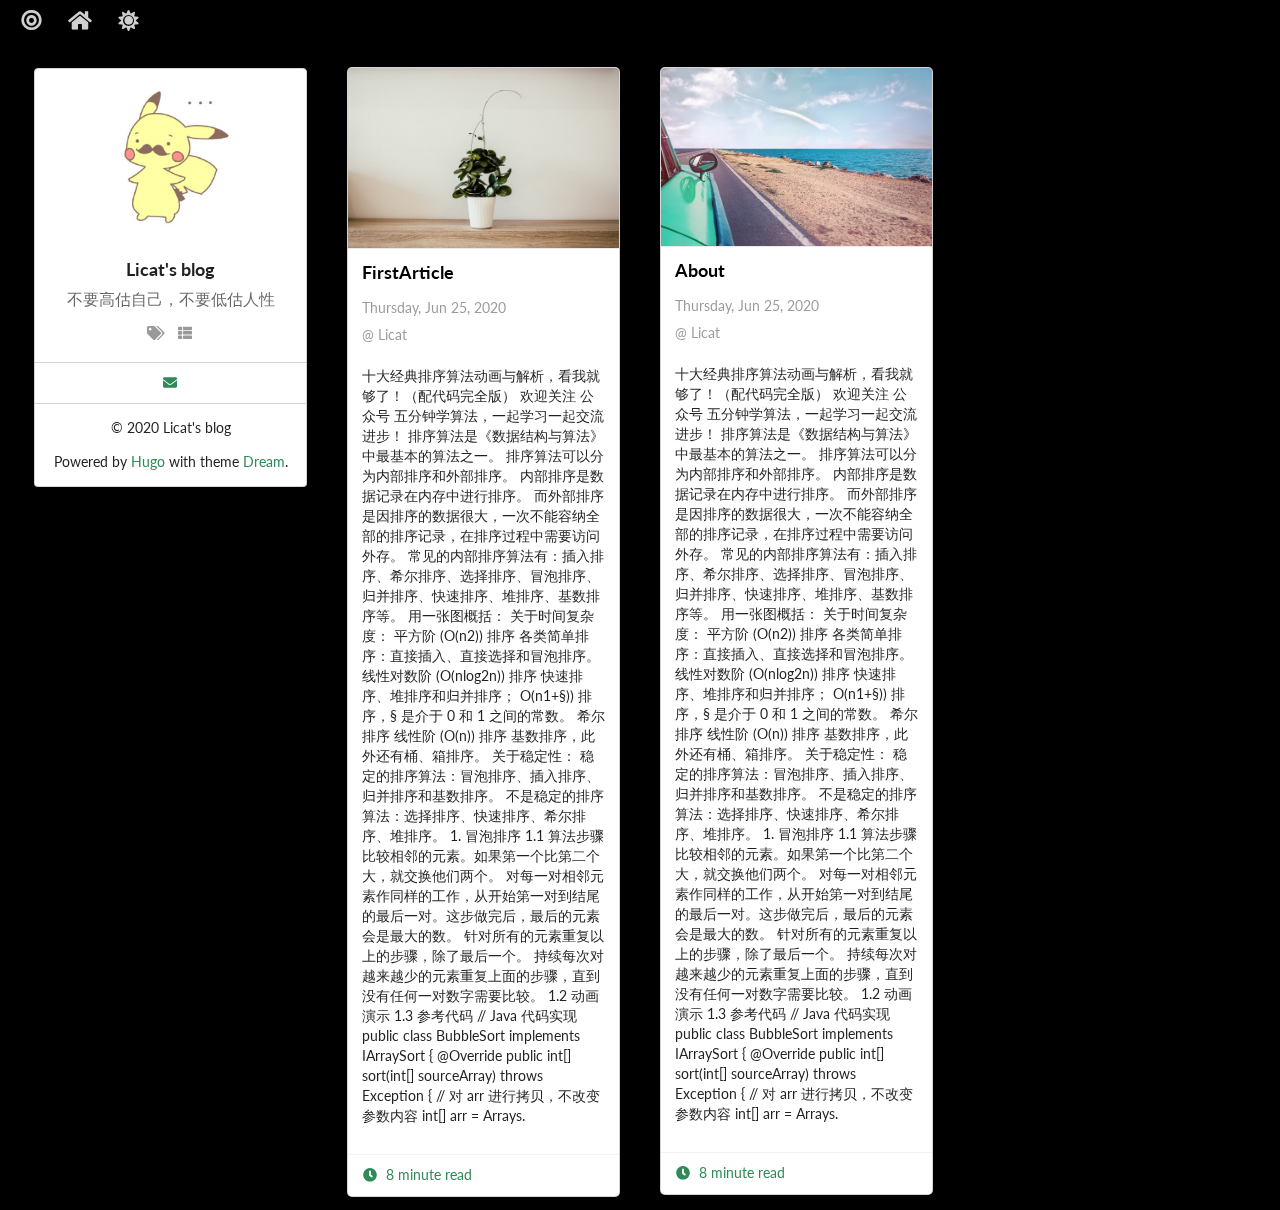
==== index.html @ fa7047c5 "First commit" ====
<!DOCTYPE html>
<html lang="en">
  <head>
    <meta charset="UTF-8" />
    <meta name="viewport" content="width=device-width, initial-scale=1.0" />
    <meta http-equiv="X-UA-Compatible" content="ie=edge" />
    <title>Home | Licat&#39;s blog</title>

    


  
  <meta name="author" content="Licat" />
  <meta name="description" content="" />



<meta name="generator" content="Hugo 0.73.0" />

<link rel="canonical" href="http://licat233.github.io/" />


<meta property="og:title" content="Licat&#39;s blog" />
<meta property="og:description" content="" />
<meta property="og:type" content="website" />
<meta property="og:url" content="http://licat233.github.io/" />




<meta name="twitter:card" content="summary"/>
<meta name="twitter:title" content="Licat&#39;s blog"/>
<meta name="twitter:description" content=""/>


<link rel="stylesheet" href="/css/github-markdown.css" />
<link rel="stylesheet" href="/css/semantic.min.css" />
<link rel="stylesheet" href="/css/site.css" />


<style>
  a {
    color: seagreen !important;
  }
</style>



<style>
  .inverted a {
     color: darkseagreen !important;
  }
</style>


  </head>

  
  <body style="background: black;">
  
    <div class="flip-container">
      <div class="flipper">
        <section class="front">
          
<nav class="ui secondary inverted menu dream-menu">

  <div class="item">
    <i class="large link bullseye icon dream-flip-toggle" title="Flip it!"></i>
  </div>
  <div class="item">
    <i class="large link home icon" title="Home" onclick="window.location.href = 'http:\/\/licat233.github.io\/'"></i>
  </div>
  <div class="item">
    <i class="large link icon theme-switch" onclick="themeSwitch()"></i>
  </div>
</nav>

          
<div class="ui centered relaxed grid dream-grid">
  <div class="sixteen wide mobile eight wide tablet four wide computer column dream-column">
    <article class="dream-header">
  <section class="ui top attached center aligned segment">
    <div class="ui small circular image">
      
        <img src="/img/avatar.jpg">
      
    </div>

    <h1 class="ui medium header">Licat&#39;s blog<div class="sub header" style="margin-top: 0.5rem;">不要高估自己，不要低估人性</div>
    </h1>

    <div class="ui horizontal list">
      
      <a class="item" href="/tags">
        <i class="tags icon" title="All Tags"></i>
      </a>
      <a class="item" href="/categories">
        <i class="th list icon" title="All Categories"></i>
      </a>
    </div>
  </section>

  

  

  <section class="ui attached segment header-socials">
    <nav class="ui secondary menu dream-menu dream-socials">
  
    <div class="item">
      <a href="mailto:licat233@gmail.com">
        <i class=" mail icon" title="email"></i>
      </a>
    </div>
  

  

  

  

  

  

  

  
</nav>

  </section>

  <section class="ui bottom attached center aligned segment">
    
      <p>© 2020 Licat&#39;s blog</p>
    

    <p>Powered by <a href="https://gohugo.io/" target="_blank">Hugo</a> with theme <a href="https://github.com/g1eny0ung/hugo-theme-dream" target="_blank">Dream</a>.</p>
  </section>
</article>

  </div>

  
  
    
    <div class="sixteen wide mobile eight wide tablet four wide computer column dream-column">
    
      
<article class="ui raised card dream-card">

  <a class="image" href="http://licat233.github.io/firstarticle/">
    
      <img src="/img/default4.jpg" alt="FirstArticle" />
    
  </a>

  <div class="content">
    <h2 class="ui medium header">
      <a href="http://licat233.github.io/firstarticle/">FirstArticle</a>
    </h2>
    <div class="meta">
      <p class="date">Thursday, Jun 25, 2020</p>
      <p class="author">@ Licat</p>
    </div>
    <div class="description">
      十大经典排序算法动画与解析，看我就够了！（配代码完全版）  欢迎关注 公众号 五分钟学算法，一起学习一起交流进步！
 排序算法是《数据结构与算法》中最基本的算法之一。
排序算法可以分为内部排序和外部排序。
内部排序是数据记录在内存中进行排序。
而外部排序是因排序的数据很大，一次不能容纳全部的排序记录，在排序过程中需要访问外存。
常见的内部排序算法有：插入排序、希尔排序、选择排序、冒泡排序、归并排序、快速排序、堆排序、基数排序等。
用一张图概括：
关于时间复杂度：  平方阶 (O(n2)) 排序 各类简单排序：直接插入、直接选择和冒泡排序。 线性对数阶 (O(nlog2n)) 排序 快速排序、堆排序和归并排序； O(n1+§)) 排序，§ 是介于 0 和 1 之间的常数。 希尔排序 线性阶 (O(n)) 排序 基数排序，此外还有桶、箱排序。  关于稳定性：   稳定的排序算法：冒泡排序、插入排序、归并排序和基数排序。
  不是稳定的排序算法：选择排序、快速排序、希尔排序、堆排序。
  1. 冒泡排序 1.1 算法步骤   比较相邻的元素。如果第一个比第二个大，就交换他们两个。
  对每一对相邻元素作同样的工作，从开始第一对到结尾的最后一对。这步做完后，最后的元素会是最大的数。
  针对所有的元素重复以上的步骤，除了最后一个。
  持续每次对越来越少的元素重复上面的步骤，直到没有任何一对数字需要比较。
  1.2 动画演示 1.3 参考代码 // Java 代码实现 public class BubbleSort implements IArraySort { @Override public int[] sort(int[] sourceArray) throws Exception { // 对 arr 进行拷贝，不改变参数内容 int[] arr = Arrays.
    </div>
  </div>

  <div class="extra content">
    <a>
      <i class="clock icon"></i>
      8 minute read
    </a>
  </div>
</article>

    </div>
  
    
    <div class="sixteen wide mobile eight wide tablet four wide computer column dream-column">
    
      
<article class="ui raised card dream-card">

  <a class="image" href="http://licat233.github.io/about/">
    
      <img src="/img/default3.jpg" alt="About" />
    
  </a>

  <div class="content">
    <h2 class="ui medium header">
      <a href="http://licat233.github.io/about/">About</a>
    </h2>
    <div class="meta">
      <p class="date">Thursday, Jun 25, 2020</p>
      <p class="author">@ Licat</p>
    </div>
    <div class="description">
      十大经典排序算法动画与解析，看我就够了！（配代码完全版）  欢迎关注 公众号 五分钟学算法，一起学习一起交流进步！
 排序算法是《数据结构与算法》中最基本的算法之一。
排序算法可以分为内部排序和外部排序。
内部排序是数据记录在内存中进行排序。
而外部排序是因排序的数据很大，一次不能容纳全部的排序记录，在排序过程中需要访问外存。
常见的内部排序算法有：插入排序、希尔排序、选择排序、冒泡排序、归并排序、快速排序、堆排序、基数排序等。
用一张图概括：
关于时间复杂度：  平方阶 (O(n2)) 排序 各类简单排序：直接插入、直接选择和冒泡排序。 线性对数阶 (O(nlog2n)) 排序 快速排序、堆排序和归并排序； O(n1+§)) 排序，§ 是介于 0 和 1 之间的常数。 希尔排序 线性阶 (O(n)) 排序 基数排序，此外还有桶、箱排序。  关于稳定性：   稳定的排序算法：冒泡排序、插入排序、归并排序和基数排序。
  不是稳定的排序算法：选择排序、快速排序、希尔排序、堆排序。
  1. 冒泡排序 1.1 算法步骤   比较相邻的元素。如果第一个比第二个大，就交换他们两个。
  对每一对相邻元素作同样的工作，从开始第一对到结尾的最后一对。这步做完后，最后的元素会是最大的数。
  针对所有的元素重复以上的步骤，除了最后一个。
  持续每次对越来越少的元素重复上面的步骤，直到没有任何一对数字需要比较。
  1.2 动画演示 1.3 参考代码 // Java 代码实现 public class BubbleSort implements IArraySort { @Override public int[] sort(int[] sourceArray) throws Exception { // 对 arr 进行拷贝，不改变参数内容 int[] arr = Arrays.
    </div>
  </div>

  <div class="extra content">
    <a>
      <i class="clock icon"></i>
      8 minute read
    </a>
  </div>
</article>

    </div>
  
</div>

<div class="ui secondary menu dream-menu dream-paginator">
  

  
</div>


        </section>
        <section class="back">
          
<nav class="ui secondary inverted menu dream-menu">

  <div class="item">
    <i class="large link bullseye icon dream-flip-toggle" title="Flip it!"></i>
  </div>
  <div class="item">
    <i class="large link home icon" title="Home" onclick="window.location.href = 'http:\/\/licat233.github.io\/'"></i>
  </div>
  <div class="item">
    <i class="large link icon theme-switch" onclick="themeSwitch()"></i>
  </div>
</nav>

          <div class="ui centered relaxed grid dream-grid dream-back">
  
  
  

  <section class="sixteen wide mobile eight wide tablet four wide computer column dream-column">
    <article>
      <div class="ui top attached segment">
        <h3 class="ui header">Social Links</h3>
      </div>
      <div class="ui attached segment">
        <nav class="ui secondary menu dream-menu dream-socials">
  
    <div class="item">
      <a href="mailto:licat233@gmail.com">
        <i class="large mail icon" title="email"></i>
      </a>
    </div>
  

  

  

  

  

  

  

  
</nav>

      </div>
    </article>
  </section>

  <section class="sixteen wide mobile eight wide tablet four wide computer column dream-column">
    
  </section>

  
    
  
</div>

        </section>
      </div>
    </div>

    <script src="/js/jquery.min.js"></script>
<script src="/js/semantic.min.js"></script>
<script src="/js/imagesloaded.pkgd.min.js"></script>
<script src="/js/masonry.pkgd.min.js"></script>
<script src="/js/nav.js"></script>
<script src="/js/header.js"></script>
<script src="/js/main.js"></script>
<script src="/js/theme.js"></script>

     

    
  </body>
</html>
---- css/github-markdown.css ----
@font-face {
  font-family: octicons-link;
  src: url([data-uri]) format('woff');
}

.markdown-body .octicon {
  display: inline-block;
  fill: currentColor;
  vertical-align: text-bottom;
}

.markdown-body .anchor {
  float: left;
  line-height: 1;
  margin-left: -20px;
  padding-right: 4px;
}

.markdown-body .anchor:focus {
  outline: none;
}

.markdown-body h1 .octicon-link,
.markdown-body h2 .octicon-link,
.markdown-body h3 .octicon-link,
.markdown-body h4 .octicon-link,
.markdown-body h5 .octicon-link,
.markdown-body h6 .octicon-link {
  color: #1b1f23;
  vertical-align: middle;
  visibility: hidden;
}

.markdown-body h1:hover .anchor,
.markdown-body h2:hover .anchor,
.markdown-body h3:hover .anchor,
.markdown-body h4:hover .anchor,
.markdown-body h5:hover .anchor,
.markdown-body h6:hover .anchor {
  text-decoration: none;
}

.markdown-body h1:hover .anchor .octicon-link,
.markdown-body h2:hover .anchor .octicon-link,
.markdown-body h3:hover .anchor .octicon-link,
.markdown-body h4:hover .anchor .octicon-link,
.markdown-body h5:hover .anchor .octicon-link,
.markdown-body h6:hover .anchor .octicon-link {
  visibility: visible;
}

.markdown-body {
  -ms-text-size-adjust: 100%;
  -webkit-text-size-adjust: 100%;
  color: #24292e;
  line-height: 1.5;
  font-family: -apple-system,BlinkMacSystemFont,Segoe UI,Helvetica,Arial,sans-serif,Apple Color Emoji,Segoe UI Emoji,Segoe UI Symbol;
  font-size: 16px;
  line-height: 1.5;
  word-wrap: break-word;
}

.markdown-body .pl-c {
  color: #6a737d;
}

.markdown-body .pl-c1,
.markdown-body .pl-s .pl-v {
  color: #005cc5;
}

.markdown-body .pl-e,
.markdown-body .pl-en {
  color: #6f42c1;
}

.markdown-body .pl-s .pl-s1,
.markdown-body .pl-smi {
  color: #24292e;
}

.markdown-body .pl-ent {
  color: #22863a;
}

.markdown-body .pl-k {
  color: #d73a49;
}

.markdown-body .pl-pds,
.markdown-body .pl-s,
.markdown-body .pl-s .pl-pse .pl-s1,
.markdown-body .pl-sr,
.markdown-body .pl-sr .pl-cce,
.markdown-body .pl-sr .pl-sra,
.markdown-body .pl-sr .pl-sre {
  color: #032f62;
}

.markdown-body .pl-smw,
.markdown-body .pl-v {
  color: #e36209;
}

.markdown-body .pl-bu {
  color: #b31d28;
}

.markdown-body .pl-ii {
  background-color: #b31d28;
  color: #fafbfc;
}

.markdown-body .pl-c2 {
  background-color: #d73a49;
  color: #fafbfc;
}

.markdown-body .pl-c2:before {
  content: "^M";
}

.markdown-body .pl-sr .pl-cce {
  color: #22863a;
  font-weight: 700;
}

.markdown-body .pl-ml {
  color: #735c0f;
}

.markdown-body .pl-mh,
.markdown-body .pl-mh .pl-en,
.markdown-body .pl-ms {
  color: #005cc5;
  font-weight: 700;
}

.markdown-body .pl-mi {
  color: #24292e;
  font-style: italic;
}

.markdown-body .pl-mb {
  color: #24292e;
  font-weight: 700;
}

.markdown-body .pl-md {
  background-color: #ffeef0;
  color: #b31d28;
}

.markdown-body .pl-mi1 {
  background-color: #f0fff4;
  color: #22863a;
}

.markdown-body .pl-mc {
  background-color: #ffebda;
  color: #e36209;
}

.markdown-body .pl-mi2 {
  background-color: #005cc5;
  color: #f6f8fa;
}

.markdown-body .pl-mdr {
  color: #6f42c1;
  font-weight: 700;
}

.markdown-body .pl-ba {
  color: #586069;
}

.markdown-body .pl-sg {
  color: #959da5;
}

.markdown-body .pl-corl {
  color: #032f62;
  text-decoration: underline;
}

.markdown-body details {
  display: block;
}

.markdown-body summary {
  display: list-item;
}

.markdown-body a {
  background-color: transparent;
}

.markdown-body a:active,
.markdown-body a:hover {
  outline-width: 0;
}

.markdown-body strong {
  font-weight: inherit;
  font-weight: bolder;
}

.markdown-body h1 {
  font-size: 2em;
  margin: .67em 0;
}

.markdown-body img {
  border-style: none;
}

.markdown-body code,
.markdown-body kbd,
.markdown-body pre {
  font-family: monospace,monospace;
  font-size: 1em;
}

.markdown-body hr {
  box-sizing: content-box;
  height: 0;
  overflow: visible;
}

.markdown-body input {
  font: inherit;
  margin: 0;
}

.markdown-body input {
  overflow: visible;
}

.markdown-body [type=checkbox] {
  box-sizing: border-box;
  padding: 0;
}

.markdown-body * {
  box-sizing: border-box;
}

.markdown-body input {
  font-family: inherit;
  font-size: inherit;
  line-height: inherit;
}

.markdown-body a {
  color: #0366d6;
  text-decoration: none;
}

.markdown-body a:hover {
  text-decoration: underline;
}

.markdown-body strong {
  font-weight: 600;
}

.markdown-body hr {
  background: transparent;
  border: 0;
  border-bottom: 1px solid #dfe2e5;
  height: 0;
  margin: 15px 0;
  overflow: hidden;
}

.markdown-body hr:before {
  content: "";
  display: table;
}

.markdown-body hr:after {
  clear: both;
  content: "";
  display: table;
}

.markdown-body table {
  border-collapse: collapse;
  border-spacing: 0;
}

.markdown-body td,
.markdown-body th {
  padding: 0;
}

.markdown-body details summary {
  cursor: pointer;
}

.markdown-body h1,
.markdown-body h2,
.markdown-body h3,
.markdown-body h4,
.markdown-body h5,
.markdown-body h6 {
  margin-bottom: 0;
  margin-top: 0;
}

.markdown-body h1 {
  font-size: 32px;
}

.markdown-body h1,
.markdown-body h2 {
  font-weight: 600;
}

.markdown-body h2 {
  font-size: 24px;
}

.markdown-body h3 {
  font-size: 20px;
}

.markdown-body h3,
.markdown-body h4 {
  font-weight: 600;
}

.markdown-body h4 {
  font-size: 16px;
}

.markdown-body h5 {
  font-size: 14px;
}

.markdown-body h5,
.markdown-body h6 {
  font-weight: 600;
}

.markdown-body h6 {
  font-size: 12px;
}

.markdown-body p {
  margin-bottom: 10px;
  margin-top: 0;
}

.markdown-body blockquote {
  margin: 0;
}

.markdown-body ol,
.markdown-body ul {
  margin-bottom: 0;
  margin-top: 0;
  padding-left: 0;
}

.markdown-body ol ol,
.markdown-body ul ol {
  list-style-type: lower-roman;
}

.markdown-body ol ol ol,
.markdown-body ol ul ol,
.markdown-body ul ol ol,
.markdown-body ul ul ol {
  list-style-type: lower-alpha;
}

.markdown-body dd {
  margin-left: 0;
}

.markdown-body code,
.markdown-body pre {
  font-family: SFMono-Regular,Consolas,Liberation Mono,Menlo,Courier,monospace;
  font-size: 12px;
}

.markdown-body pre {
  margin-bottom: 0;
  margin-top: 0;
}

.markdown-body input::-webkit-inner-spin-button,
.markdown-body input::-webkit-outer-spin-button {
  -webkit-appearance: none;
  appearance: none;
  margin: 0;
}

.markdown-body .border {
  border: 1px solid #e1e4e8!important;
}

.markdown-body .border-0 {
  border: 0!important;
}

.markdown-body .border-bottom {
  border-bottom: 1px solid #e1e4e8!important;
}

.markdown-body .rounded-1 {
  border-radius: 3px!important;
}

.markdown-body .bg-white {
  background-color: #fff!important;
}

.markdown-body .bg-gray-light {
  background-color: #fafbfc!important;
}

.markdown-body .text-gray-light {
  color: #6a737d!important;
}

.markdown-body .mb-0 {
  margin-bottom: 0!important;
}

.markdown-body .my-2 {
  margin-bottom: 8px!important;
  margin-top: 8px!important;
}

.markdown-body .pl-0 {
  padding-left: 0!important;
}

.markdown-body .py-0 {
  padding-bottom: 0!important;
  padding-top: 0!important;
}

.markdown-body .pl-1 {
  padding-left: 4px!important;
}

.markdown-body .pl-2 {
  padding-left: 8px!important;
}

.markdown-body .py-2 {
  padding-bottom: 8px!important;
  padding-top: 8px!important;
}

.markdown-body .pl-3,
.markdown-body .px-3 {
  padding-left: 16px!important;
}

.markdown-body .px-3 {
  padding-right: 16px!important;
}

.markdown-body .pl-4 {
  padding-left: 24px!important;
}

.markdown-body .pl-5 {
  padding-left: 32px!important;
}

.markdown-body .pl-6 {
  padding-left: 40px!important;
}

.markdown-body .f6 {
  font-size: 12px!important;
}

.markdown-body .lh-condensed {
  line-height: 1.25!important;
}

.markdown-body .text-bold {
  font-weight: 600!important;
}

.markdown-body:before {
  content: "";
  display: table;
}

.markdown-body:after {
  clear: both;
  content: "";
  display: table;
}

.markdown-body>:first-child {
  margin-top: 0!important;
}

.markdown-body>:last-child {
  margin-bottom: 0!important;
}

.markdown-body a:not([href]) {
  color: inherit;
  text-decoration: none;
}

.markdown-body blockquote,
.markdown-body dl,
.markdown-body ol,
.markdown-body p,
.markdown-body pre,
.markdown-body table,
.markdown-body ul {
  margin-bottom: 16px;
  margin-top: 0;
}

.markdown-body hr {
  background-color: #e1e4e8;
  border: 0;
  height: .25em;
  margin: 24px 0;
  padding: 0;
}

.markdown-body blockquote {
  border-left: .25em solid #dfe2e5;
  color: #6a737d;
  padding: 0 1em;
}

.markdown-body blockquote>:first-child {
  margin-top: 0;
}

.markdown-body blockquote>:last-child {
  margin-bottom: 0;
}

.markdown-body kbd {
  background-color: #fafbfc;
  border: 1px solid #c6cbd1;
  border-bottom-color: #959da5;
  border-radius: 3px;
  box-shadow: inset 0 -1px 0 #959da5;
  color: #444d56;
  display: inline-block;
  font-size: 11px;
  line-height: 10px;
  padding: 3px 5px;
  vertical-align: middle;
}

.markdown-body h1,
.markdown-body h2,
.markdown-body h3,
.markdown-body h4,
.markdown-body h5,
.markdown-body h6 {
  font-weight: 600;
  line-height: 1.25;
  margin-bottom: 16px;
  margin-top: 24px;
}

.markdown-body h1 {
  font-size: 2em;
}

.markdown-body h1,
.markdown-body h2 {
  border-bottom: 1px solid #eaecef;
  padding-bottom: .3em;
}

.markdown-body h2 {
  font-size: 1.5em;
}

.markdown-body h3 {
  font-size: 1.25em;
}

.markdown-body h4 {
  font-size: 1em;
}

.markdown-body h5 {
  font-size: .875em;
}

.markdown-body h6 {
  color: #6a737d;
  font-size: .85em;
}

.markdown-body ol,
.markdown-body ul {
  padding-left: 2em;
}

.markdown-body ol ol,
.markdown-body ol ul,
.markdown-body ul ol,
.markdown-body ul ul {
  margin-bottom: 0;
  margin-top: 0;
}

.markdown-body li {
  word-wrap: break-all;
}

.markdown-body li>p {
  margin-top: 16px;
}

.markdown-body li+li {
  margin-top: .25em;
}

.markdown-body dl {
  padding: 0;
}

.markdown-body dl dt {
  font-size: 1em;
  font-style: italic;
  font-weight: 600;
  margin-top: 16px;
  padding: 0;
}

.markdown-body dl dd {
  margin-bottom: 16px;
  padding: 0 16px;
}

.markdown-body table {
  display: block;
  overflow: auto;
  width: 100%;
}

.markdown-body table th {
  font-weight: 600;
}

.markdown-body table td,
.markdown-body table th {
  border: 1px solid #dfe2e5;
  padding: 6px 13px;
}

.markdown-body table tr {
  background-color: #fff;
  border-top: 1px solid #c6cbd1;
}

.markdown-body table tr:nth-child(2n) {
  background-color: #f6f8fa;
}

.markdown-body img {
  background-color: #fff;
  box-sizing: content-box;
  max-width: 100%;
}

.markdown-body img[align=right] {
  padding-left: 20px;
}

.markdown-body img[align=left] {
  padding-right: 20px;
}

.markdown-body code {
  background-color: rgba(27,31,35,.05);
  border-radius: 3px;
  font-size: 85%;
  margin: 0;
  padding: .2em .4em;
}

.markdown-body pre {
  word-wrap: normal;
}

.markdown-body pre>code {
  background: transparent;
  border: 0;
  font-size: 100%;
  margin: 0;
  padding: 0;
  white-space: pre;
  word-break: normal;
}

.markdown-body .highlight {
  margin-bottom: 16px;
}

.markdown-body .highlight pre {
  margin-bottom: 0;
  word-break: normal;
}

.markdown-body .highlight pre,
.markdown-body pre {
  background-color: #f6f8fa;
  border-radius: 3px;
  font-size: 85%;
  line-height: 1.45;
  overflow: auto;
  padding: 16px;
}

.markdown-body pre code {
  background-color: transparent;
  border: 0;
  display: inline;
  line-height: inherit;
  margin: 0;
  max-width: auto;
  overflow: visible;
  padding: 0;
  word-wrap: normal;
}

.markdown-body .commit-tease-sha {
  color: #444d56;
  display: inline-block;
  font-family: SFMono-Regular,Consolas,Liberation Mono,Menlo,Courier,monospace;
  font-size: 90%;
}

.markdown-body .blob-wrapper {
  border-bottom-left-radius: 3px;
  border-bottom-right-radius: 3px;
  overflow-x: auto;
  overflow-y: hidden;
}

.markdown-body .blob-wrapper-embedded {
  max-height: 240px;
  overflow-y: auto;
}

.markdown-body .blob-num {
  -moz-user-select: none;
  -ms-user-select: none;
  -webkit-user-select: none;
  color: rgba(27,31,35,.3);
  cursor: pointer;
  font-family: SFMono-Regular,Consolas,Liberation Mono,Menlo,Courier,monospace;
  font-size: 12px;
  line-height: 20px;
  min-width: 50px;
  padding-left: 10px;
  padding-right: 10px;
  text-align: right;
  user-select: none;
  vertical-align: top;
  white-space: nowrap;
  width: 1%;
}

.markdown-body .blob-num:hover {
  color: rgba(27,31,35,.6);
}

.markdown-body .blob-num:before {
  content: attr(data-line-number);
}

.markdown-body .blob-code {
  line-height: 20px;
  padding-left: 10px;
  padding-right: 10px;
  position: relative;
  vertical-align: top;
}

.markdown-body .blob-code-inner {
  color: #24292e;
  font-family: SFMono-Regular,Consolas,Liberation Mono,Menlo,Courier,monospace;
  font-size: 12px;
  overflow: visible;
  white-space: pre;
  word-wrap: normal;
}

.markdown-body .pl-token.active,
.markdown-body .pl-token:hover {
  background: #ffea7f;
  cursor: pointer;
}

.markdown-body kbd {
  background-color: #fafbfc;
  border: 1px solid #d1d5da;
  border-bottom-color: #c6cbd1;
  border-radius: 3px;
  box-shadow: inset 0 -1px 0 #c6cbd1;
  color: #444d56;
  display: inline-block;
  font: 11px SFMono-Regular,Consolas,Liberation Mono,Menlo,Courier,monospace;
  line-height: 10px;
  padding: 3px 5px;
  vertical-align: middle;
}

.markdown-body :checked+.radio-label {
  border-color: #0366d6;
  position: relative;
  z-index: 1;
}

.markdown-body .tab-size[data-tab-size="1"] {
  -moz-tab-size: 1;
  tab-size: 1;
}

.markdown-body .tab-size[data-tab-size="2"] {
  -moz-tab-size: 2;
  tab-size: 2;
}

.markdown-body .tab-size[data-tab-size="3"] {
  -moz-tab-size: 3;
  tab-size: 3;
}

.markdown-body .tab-size[data-tab-size="4"] {
  -moz-tab-size: 4;
  tab-size: 4;
}

.markdown-body .tab-size[data-tab-size="5"] {
  -moz-tab-size: 5;
  tab-size: 5;
}

.markdown-body .tab-size[data-tab-size="6"] {
  -moz-tab-size: 6;
  tab-size: 6;
}

.markdown-body .tab-size[data-tab-size="7"] {
  -moz-tab-size: 7;
  tab-size: 7;
}

.markdown-body .tab-size[data-tab-size="8"] {
  -moz-tab-size: 8;
  tab-size: 8;
}

.markdown-body .tab-size[data-tab-size="9"] {
  -moz-tab-size: 9;
  tab-size: 9;
}

.markdown-body .tab-size[data-tab-size="10"] {
  -moz-tab-size: 10;
  tab-size: 10;
}

.markdown-body .tab-size[data-tab-size="11"] {
  -moz-tab-size: 11;
  tab-size: 11;
}

.markdown-body .tab-size[data-tab-size="12"] {
  -moz-tab-size: 12;
  tab-size: 12;
}

.markdown-body .task-list-item {
  list-style-type: none;
}

.markdown-body .task-list-item+.task-list-item {
  margin-top: 3px;
}

.markdown-body .task-list-item input {
  margin: 0 .2em .25em -1.6em;
  vertical-align: middle;
}

.markdown-body hr {
  border-bottom-color: #eee;
}

.markdown-body .pl-0 {
  padding-left: 0!important;
}

.markdown-body .pl-1 {
  padding-left: 4px!important;
}

.markdown-body .pl-2 {
  padding-left: 8px!important;
}

.markdown-body .pl-3 {
  padding-left: 16px!important;
}

.markdown-body .pl-4 {
  padding-left: 24px!important;
}

.markdown-body .pl-5 {
  padding-left: 32px!important;
}

.markdown-body .pl-6 {
  padding-left: 40px!important;
}

.markdown-body .pl-7 {
  padding-left: 48px!important;
}

.markdown-body .pl-8 {
  padding-left: 64px!important;
}

.markdown-body .pl-9 {
  padding-left: 80px!important;
}

.markdown-body .pl-10 {
  padding-left: 96px!important;
}

.markdown-body .pl-11 {
  padding-left: 112px!important;
}

.markdown-body .pl-12 {
  padding-left: 128px!important;
}
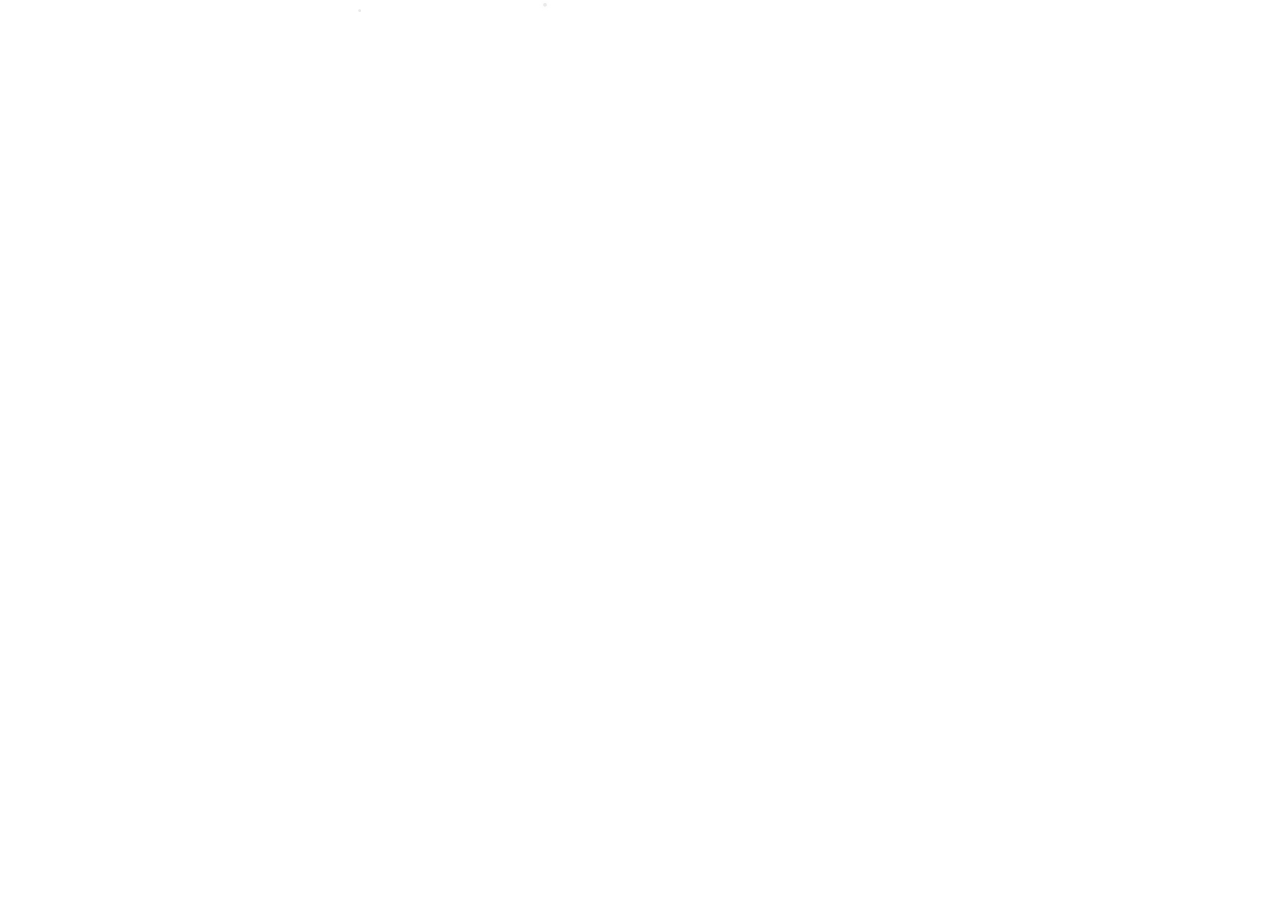
==== commit b33b42dc: "update" ====
--- a/index.html
+++ b/index.html
@@ -1,333 +1,436 @@
 <!DOCTYPE html>
 <html lang="en">
-  <head>
-    <meta charset="UTF-8" />
-    <meta name="viewport" content="width=device-width, initial-scale=1.0" />
-    <meta http-equiv="X-UA-Compatible" content="ie=edge" />
-    <title>Home | Licat&#39;s blog</title>
-
-    
-
-
-  
-  <meta name="author" content="Licat" />
-  <meta name="description" content="" />
-
-
-
-<meta name="generator" content="Hugo 0.73.0" />
-
-<link rel="canonical" href="http://licat233.github.io/" />
-
-
-<meta property="og:title" content="Licat&#39;s blog" />
-<meta property="og:description" content="" />
-<meta property="og:type" content="website" />
-<meta property="og:url" content="http://licat233.github.io/" />
-
-
-
-
-<meta name="twitter:card" content="summary"/>
-<meta name="twitter:title" content="Licat&#39;s blog"/>
-<meta name="twitter:description" content=""/>
-
-
-<link rel="stylesheet" href="/css/github-markdown.css" />
-<link rel="stylesheet" href="/css/semantic.min.css" />
-<link rel="stylesheet" href="/css/site.css" />
-
-
-<style>
-  a {
-    color: seagreen !important;
-  }
-</style>
-
-
-
-<style>
-  .inverted a {
-     color: darkseagreen !important;
-  }
-</style>
-
-
-  </head>
-
-  
-  <body style="background: black;">
-  
-    <div class="flip-container">
-      <div class="flipper">
-        <section class="front">
-          
-<nav class="ui secondary inverted menu dream-menu">
-
-  <div class="item">
-    <i class="large link bullseye icon dream-flip-toggle" title="Flip it!"></i>
-  </div>
-  <div class="item">
-    <i class="large link home icon" title="Home" onclick="window.location.href = 'http:\/\/licat233.github.io\/'"></i>
-  </div>
-  <div class="item">
-    <i class="large link icon theme-switch" onclick="themeSwitch()"></i>
-  </div>
-</nav>
-
-          
-<div class="ui centered relaxed grid dream-grid">
-  <div class="sixteen wide mobile eight wide tablet four wide computer column dream-column">
-    <article class="dream-header">
-  <section class="ui top attached center aligned segment">
-    <div class="ui small circular image">
-      
-        <img src="/img/avatar.jpg">
-      
-    </div>
-
-    <h1 class="ui medium header">Licat&#39;s blog<div class="sub header" style="margin-top: 0.5rem;">不要高估自己，不要低估人性</div>
-    </h1>
-
-    <div class="ui horizontal list">
-      
-      <a class="item" href="/tags">
-        <i class="tags icon" title="All Tags"></i>
-      </a>
-      <a class="item" href="/categories">
-        <i class="th list icon" title="All Categories"></i>
-      </a>
-    </div>
-  </section>
-
-  
-
-  
-
-  <section class="ui attached segment header-socials">
-    <nav class="ui secondary menu dream-menu dream-socials">
-  
-    <div class="item">
-      <a href="mailto:licat233@gmail.com">
-        <i class=" mail icon" title="email"></i>
-      </a>
-    </div>
-  
-
-  
-
-  
-
-  
-
-  
-
-  
-
-  
-
-  
-</nav>
-
-  </section>
-
-  <section class="ui bottom attached center aligned segment">
-    
-      <p>© 2020 Licat&#39;s blog</p>
-    
-
-    <p>Powered by <a href="https://gohugo.io/" target="_blank">Hugo</a> with theme <a href="https://github.com/g1eny0ung/hugo-theme-dream" target="_blank">Dream</a>.</p>
-  </section>
-</article>
-
-  </div>
-
-  
-  
-    
-    <div class="sixteen wide mobile eight wide tablet four wide computer column dream-column">
-    
-      
-<article class="ui raised card dream-card">
-
-  <a class="image" href="http://licat233.github.io/firstarticle/">
-    
-      <img src="/img/default4.jpg" alt="FirstArticle" />
-    
-  </a>
-
-  <div class="content">
-    <h2 class="ui medium header">
-      <a href="http://licat233.github.io/firstarticle/">FirstArticle</a>
-    </h2>
-    <div class="meta">
-      <p class="date">Thursday, Jun 25, 2020</p>
-      <p class="author">@ Licat</p>
-    </div>
-    <div class="description">
-      十大经典排序算法动画与解析，看我就够了！（配代码完全版）  欢迎关注 公众号 五分钟学算法，一起学习一起交流进步！
- 排序算法是《数据结构与算法》中最基本的算法之一。
-排序算法可以分为内部排序和外部排序。
-内部排序是数据记录在内存中进行排序。
-而外部排序是因排序的数据很大，一次不能容纳全部的排序记录，在排序过程中需要访问外存。
-常见的内部排序算法有：插入排序、希尔排序、选择排序、冒泡排序、归并排序、快速排序、堆排序、基数排序等。
-用一张图概括：
-关于时间复杂度：  平方阶 (O(n2)) 排序 各类简单排序：直接插入、直接选择和冒泡排序。 线性对数阶 (O(nlog2n)) 排序 快速排序、堆排序和归并排序； O(n1+§)) 排序，§ 是介于 0 和 1 之间的常数。 希尔排序 线性阶 (O(n)) 排序 基数排序，此外还有桶、箱排序。  关于稳定性：   稳定的排序算法：冒泡排序、插入排序、归并排序和基数排序。
-  不是稳定的排序算法：选择排序、快速排序、希尔排序、堆排序。
-  1. 冒泡排序 1.1 算法步骤   比较相邻的元素。如果第一个比第二个大，就交换他们两个。
-  对每一对相邻元素作同样的工作，从开始第一对到结尾的最后一对。这步做完后，最后的元素会是最大的数。
-  针对所有的元素重复以上的步骤，除了最后一个。
-  持续每次对越来越少的元素重复上面的步骤，直到没有任何一对数字需要比较。
-  1.2 动画演示 1.3 参考代码 // Java 代码实现 public class BubbleSort implements IArraySort { @Override public int[] sort(int[] sourceArray) throws Exception { // 对 arr 进行拷贝，不改变参数内容 int[] arr = Arrays.
-    </div>
-  </div>
-
-  <div class="extra content">
-    <a>
-      <i class="clock icon"></i>
-      8 minute read
-    </a>
-  </div>
-</article>
-
-    </div>
-  
-    
-    <div class="sixteen wide mobile eight wide tablet four wide computer column dream-column">
-    
-      
-<article class="ui raised card dream-card">
-
-  <a class="image" href="http://licat233.github.io/about/">
-    
-      <img src="/img/default3.jpg" alt="About" />
-    
-  </a>
-
-  <div class="content">
-    <h2 class="ui medium header">
-      <a href="http://licat233.github.io/about/">About</a>
-    </h2>
-    <div class="meta">
-      <p class="date">Thursday, Jun 25, 2020</p>
-      <p class="author">@ Licat</p>
-    </div>
-    <div class="description">
-      十大经典排序算法动画与解析，看我就够了！（配代码完全版）  欢迎关注 公众号 五分钟学算法，一起学习一起交流进步！
- 排序算法是《数据结构与算法》中最基本的算法之一。
-排序算法可以分为内部排序和外部排序。
-内部排序是数据记录在内存中进行排序。
-而外部排序是因排序的数据很大，一次不能容纳全部的排序记录，在排序过程中需要访问外存。
-常见的内部排序算法有：插入排序、希尔排序、选择排序、冒泡排序、归并排序、快速排序、堆排序、基数排序等。
-用一张图概括：
-关于时间复杂度：  平方阶 (O(n2)) 排序 各类简单排序：直接插入、直接选择和冒泡排序。 线性对数阶 (O(nlog2n)) 排序 快速排序、堆排序和归并排序； O(n1+§)) 排序，§ 是介于 0 和 1 之间的常数。 希尔排序 线性阶 (O(n)) 排序 基数排序，此外还有桶、箱排序。  关于稳定性：   稳定的排序算法：冒泡排序、插入排序、归并排序和基数排序。
-  不是稳定的排序算法：选择排序、快速排序、希尔排序、堆排序。
-  1. 冒泡排序 1.1 算法步骤   比较相邻的元素。如果第一个比第二个大，就交换他们两个。
-  对每一对相邻元素作同样的工作，从开始第一对到结尾的最后一对。这步做完后，最后的元素会是最大的数。
-  针对所有的元素重复以上的步骤，除了最后一个。
-  持续每次对越来越少的元素重复上面的步骤，直到没有任何一对数字需要比较。
-  1.2 动画演示 1.3 参考代码 // Java 代码实现 public class BubbleSort implements IArraySort { @Override public int[] sort(int[] sourceArray) throws Exception { // 对 arr 进行拷贝，不改变参数内容 int[] arr = Arrays.
-    </div>
-  </div>
-
-  <div class="extra content">
-    <a>
-      <i class="clock icon"></i>
-      8 minute read
-    </a>
-  </div>
-</article>
-
-    </div>
-  
-</div>
-
-<div class="ui secondary menu dream-menu dream-paginator">
-  
-
-  
-</div>
-
-
-        </section>
-        <section class="back">
-          
-<nav class="ui secondary inverted menu dream-menu">
-
-  <div class="item">
-    <i class="large link bullseye icon dream-flip-toggle" title="Flip it!"></i>
-  </div>
-  <div class="item">
-    <i class="large link home icon" title="Home" onclick="window.location.href = 'http:\/\/licat233.github.io\/'"></i>
-  </div>
-  <div class="item">
-    <i class="large link icon theme-switch" onclick="themeSwitch()"></i>
-  </div>
-</nav>
-
-          <div class="ui centered relaxed grid dream-grid dream-back">
-  
-  
-  
-
-  <section class="sixteen wide mobile eight wide tablet four wide computer column dream-column">
-    <article>
-      <div class="ui top attached segment">
-        <h3 class="ui header">Social Links</h3>
-      </div>
-      <div class="ui attached segment">
-        <nav class="ui secondary menu dream-menu dream-socials">
-  
-    <div class="item">
-      <a href="mailto:licat233@gmail.com">
-        <i class="large mail icon" title="email"></i>
-      </a>
-    </div>
-  
-
-  
-
-  
-
-  
-
-  
-
-  
-
-  
-
-  
-</nav>
-
-      </div>
-    </article>
-  </section>
-
-  <section class="sixteen wide mobile eight wide tablet four wide computer column dream-column">
-    
-  </section>
-
-  
-    
-  
-</div>
-
-        </section>
-      </div>
-    </div>
-
-    <script src="/js/jquery.min.js"></script>
-<script src="/js/semantic.min.js"></script>
-<script src="/js/imagesloaded.pkgd.min.js"></script>
-<script src="/js/masonry.pkgd.min.js"></script>
-<script src="/js/nav.js"></script>
-<script src="/js/header.js"></script>
-<script src="/js/main.js"></script>
-<script src="/js/theme.js"></script>
-
-     
-
-    
-  </body>
-</html>
+
+<head>
+    <meta charset="UTF-8">
+    <meta name="viewport" content="width=device-width, initial-scale=1.0">
+    <title>光平哥哥的工具箱</title>
+    <style>
+        body {
+            margin: 0;
+            padding: 0;
+            background-image: linear-gradient(to bottom, #00111a, #00334d, #005580);
+            background: url("https://hagall-media.de/cp/forest3.jpg") repeat-x;
+            background-position: center bottom;
+            background-size: cover;
+            overflow: hidden;
+            height: 100vh;
+            width: 100vw;
+            position: relative;
+        }
+
+        canvas {
+            position: absolute;
+            top: 0;
+            left: 0;
+            width: 100%;
+            height: 100%;
+        }
+
+        #snow-canvas-1 {
+            z-index: 6;
+        }
+
+        #snow-canvas-2 {
+            z-index: 5;
+        }
+
+        #snow-canvas-3 {
+            z-index: 4;
+        }
+
+        #snow-canvas-4 {
+            z-index: 3;
+        }
+
+        #snow-canvas-5 {
+            z-index: 2;
+        }
+
+        #snow-canvas-6 {
+            z-index: 1;
+        }
+
+        .clouds-bg {
+            width: 100vw;
+            height: 100vh;
+            z-index: 1;
+            background: url("https://hagall-media.de/cp/clouds.png") repeat-x;
+            background-size: cover;
+            animation: moveClouds 200s linear infinite;
+            backdrop-filter: saturate(200%);
+            mix-blend-mode: plus-lighter;
+        }
+
+        @keyframes moveClouds {
+            0% {
+                background-position: 0 0;
+            }
+
+            100% {
+                background-position: -2000px 0;
+            }
+        }
+    </style>
+</head>
+
+<body>
+    <div class="clouds-bg"></div>
+    <canvas id="snow-canvas-1"></canvas>
+    <canvas id="snow-canvas-2"></canvas>
+    <canvas id="snow-canvas-3"></canvas>
+    <canvas id="snow-canvas-4"></canvas>
+    <canvas id="snow-canvas-5"></canvas>
+    <canvas id="snow-canvas-6"></canvas>
+    <script>
+        const TOTAL_NUM_FLAKES = 300;
+        const SNOW_SYMBOLS = ["•", "❅", "❆", "❄"];
+
+        const LAYERS = [
+            {
+                layer: 1,
+                sizeMin: 24,
+                sizeMax: 40,
+                speedFactor: 0.12,
+                swayAmpMin: 10,
+                swayAmpMax: 30,
+                opacity: 1,
+                blur: 0,
+                colorVariationMin: 255,
+                colorVariationMax: 255,
+                symbols: ["•"],
+                zIndex: 6
+            },
+            {
+                layer: 2,
+                sizeMin: 20,
+                sizeMax: 28,
+                speedFactor: 0.09,
+                swayAmpMin: 10,
+                swayAmpMax: 25,
+                opacity: 0.85,
+                blur: 2,
+                colorVariationMin: 255,
+                colorVariationMax: 255,
+                symbols: ["•"],
+                zIndex: 5
+            },
+            {
+                layer: 3,
+                sizeMin: 16,
+                sizeMax: 24,
+                speedFactor: 0.07,
+                swayAmpMin: 10,
+                swayAmpMax: 20,
+                opacity: 0.75,
+                blur: 4,
+                colorVariationMin: 255,
+                colorVariationMax: 255,
+                symbols: ["•"],
+                zIndex: 4
+            },
+            {
+                layer: 4,
+                sizeMin: 12,
+                sizeMax: 18,
+                speedFactor: 0.05,
+                swayAmpMin: 10,
+                swayAmpMax: 20,
+                opacity: 0.65,
+                blur: 5,
+                colorVariationMin: 220,
+                colorVariationMax: 229,
+                symbols: ["•"],
+                zIndex: 3
+            },
+            {
+                layer: 5,
+                sizeMin: 10,
+                sizeMax: 14,
+                speedFactor: 0.03,
+                swayAmpMin: 10,
+                swayAmpMax: 20,
+                opacity: 0.55,
+                blur: 7,
+                colorVariationMin: 210,
+                colorVariationMax: 219,
+                symbols: ["•"],
+                zIndex: 2
+            },
+            {
+                layer: 6,
+                sizeMin: 8,
+                sizeMax: 12,
+                speedFactor: 0.01,
+                swayAmpMin: 10,
+                swayAmpMax: 20,
+                opacity: 0.4,
+                blur: 30,
+                colorVariationMin: 200,
+                colorVariationMax: 209,
+                symbols: ["•"],
+                zIndex: 1
+            }
+        ];
+
+        class SnowLayer {
+            constructor(canvasId, layerProps) {
+                this.canvas = document.getElementById(canvasId);
+                this.ctx = this.canvas.getContext("2d");
+                this.layerProps = layerProps;
+                this.width = window.innerWidth;
+                this.height = window.innerHeight;
+                this.canvas.width = this.width * window.devicePixelRatio;
+                this.canvas.height = this.height * window.devicePixelRatio;
+                this.ctx.scale(window.devicePixelRatio, window.devicePixelRatio);
+                this.snowflakes = [];
+                this.snowPileHeights = [];
+                this.SEGMENT_WIDTH = 5;
+                this.NUM_SEGMENTS = Math.ceil(this.width / this.SEGMENT_WIDTH);
+                this.initializeSnowPiles();
+                this.createSnowflakes(Math.floor(TOTAL_NUM_FLAKES / LAYERS.length));
+            }
+
+            initializeSnowPiles() {
+                this.snowPileHeights = [];
+                this.NUM_SEGMENTS = Math.ceil(this.width / this.SEGMENT_WIDTH);
+                for (let j = 0; j < this.NUM_SEGMENTS; j++) {
+                    if (j === 0) {
+                        this.snowPileHeights[j] = this.height - 30 + (Math.random() * 10 - 5);
+                    } else {
+                        const previousHeight = this.snowPileHeights[j - 1];
+                        let delta = Math.random() * 10 - 5;
+                        let newHeight = previousHeight + delta;
+
+                        const maxHeight = this.height - 10;
+                        const minHeight = this.height - 100;
+                        if (newHeight > maxHeight) {
+                            newHeight = maxHeight;
+                        } else if (newHeight < minHeight) {
+                            newHeight = minHeight;
+                        }
+
+                        this.snowPileHeights[j] = newHeight;
+                    }
+                }
+                this.smoothSnowPile(2);
+            }
+
+            smoothSnowPile(iterations = 1) {
+                for (let iter = 0; iter < iterations; iter++) {
+                    const temp = [...this.snowPileHeights];
+                    for (let i = 1; i < this.NUM_SEGMENTS - 1; i++) {
+                        temp[i] =
+                            (this.snowPileHeights[i - 1] +
+                                this.snowPileHeights[i] +
+                                this.snowPileHeights[i + 1]) /
+                            3;
+                    }
+                    this.snowPileHeights = temp;
+                }
+            }
+
+            createSnowflakes(numFlakes) {
+                for (let i = 0; i < numFlakes; i++) {
+                    this.snowflakes.push(this.createSnowflake());
+                }
+            }
+
+            createSnowflake() {
+                const symbol = this.layerProps.symbols[
+                    Math.floor(Math.random() * this.layerProps.symbols.length)
+                ];
+                const layerProps = this.layerProps;
+
+                const size =
+                    Math.random() * (layerProps.sizeMax - layerProps.sizeMin) +
+                    layerProps.sizeMin;
+                const fallSpeed = size * layerProps.speedFactor + Math.random() * 0.5;
+                const swayAmplitude =
+                    Math.random() * (layerProps.swayAmpMax - layerProps.swayAmpMin) +
+                    layerProps.swayAmpMin;
+                const swaySpeed = Math.random() * 0.02 + 0.01;
+
+                const rotation = Math.random() * Math.PI * 2;
+                const rotationSpeed = Math.random() * 0.02 - 0.01;
+
+                const colorVariation =
+                    Math.floor(
+                        Math.random() *
+                        (layerProps.colorVariationMax - layerProps.colorVariationMin + 1)
+                    ) + layerProps.colorVariationMin;
+                const color = `rgba(${colorVariation}, ${colorVariation}, ${colorVariation}, ${layerProps.opacity})`;
+
+                return {
+                    x: Math.random() * this.width,
+                    y: Math.random() * -this.height,
+                    size: size,
+                    symbol: symbol,
+                    fallSpeed: fallSpeed,
+                    swayAmplitude: swayAmplitude,
+                    swaySpeed: swaySpeed,
+                    swayOffset: Math.random() * Math.PI * 2,
+                    opacity: layerProps.opacity,
+                    blur: layerProps.blur,
+                    color: color,
+                    rotation: rotation,
+                    rotationSpeed: rotationSpeed
+                };
+            }
+
+            drawSnowPile() {
+                this.ctx.beginPath();
+                this.ctx.moveTo(0, this.snowPileHeights[0]);
+
+                for (let i = 1; i < this.NUM_SEGMENTS; i++) {
+                    this.ctx.lineTo(i * this.SEGMENT_WIDTH, this.snowPileHeights[i]);
+                }
+
+                this.ctx.lineTo(this.width, this.snowPileHeights[this.NUM_SEGMENTS - 1]);
+                this.ctx.lineTo(this.width, this.height);
+                this.ctx.lineTo(0, this.height);
+                this.ctx.closePath();
+
+                this.ctx.fillStyle = `rgba(255, 255, 255, ${this.layerProps.opacity})`;
+                this.ctx.fill();
+            }
+
+            getSnowPileHeight(x) {
+                const index = Math.floor(x / this.SEGMENT_WIDTH);
+                if (index < 0 || index >= this.NUM_SEGMENTS) {
+                    return this.height;
+                }
+                return this.snowPileHeights[index];
+            }
+
+            addToSnowPile(x, size) {
+                const index = Math.floor(x / this.SEGMENT_WIDTH);
+                if (index < 0 || index >= this.NUM_SEGMENTS) return;
+
+                this.snowPileHeights[index] -= size * 0.5;
+
+                const spread = 2;
+                for (let i = 1; i <= spread; i++) {
+                    if (index - i >= 0) {
+                        this.snowPileHeights[index - i] -= size * 0.05;
+                    }
+                    if (index + i < this.NUM_SEGMENTS) {
+                        this.snowPileHeights[index + i] -= size * 0.05;
+                    }
+                }
+
+                for (let i = -spread; i <= spread; i++) {
+                    const currentIndex = index + i;
+                    if (currentIndex >= 0 && currentIndex < this.NUM_SEGMENTS) {
+                        if (this.snowPileHeights[currentIndex] < this.height - 100) {
+                            this.snowPileHeights[currentIndex] = this.height - 100;
+                        }
+                    }
+                }
+
+                this.smoothSnowPile(1);
+            }
+
+            animate(wind) {
+                this.ctx.clearRect(0, 0, this.width, this.height);
+
+                this.drawSnowPile();
+
+                for (let flake of this.snowflakes) {
+                    const swayX = Math.sin(flake.swayOffset) * flake.swayAmplitude;
+
+                    const windEffect = wind.speed * wind.direction;
+
+                    flake.rotation += flake.rotationSpeed;
+
+                    this.ctx.save();
+
+                    this.ctx.translate(flake.x + swayX + windEffect, flake.y);
+
+                    this.ctx.rotate(flake.rotation);
+
+                    this.ctx.font = `${flake.size}px sans-serif`;
+                    this.ctx.fillStyle = flake.color;
+
+                    this.ctx.shadowBlur = flake.blur;
+                    this.ctx.shadowColor = flake.color;
+
+                    this.ctx.fillText(flake.symbol, 0, 0);
+
+                    this.ctx.restore();
+
+                    flake.y += flake.fallSpeed;
+                    flake.x += windEffect * 0.5;
+                    flake.swayOffset += flake.swaySpeed;
+
+                    if (
+                        flake.y >=
+                        this.getSnowPileHeight(flake.x + swayX + windEffect) - flake.size / 2
+                    ) {
+                        this.addToSnowPile(flake.x + swayX + windEffect, flake.size);
+                        Object.assign(flake, this.createSnowflake());
+                        flake.y = Math.random() * -this.height;
+                        flake.x = Math.random() * this.width;
+                        flake.swayOffset = Math.random() * Math.PI * 2;
+                    }
+
+                    if (flake.x > this.width + 50) {
+                        flake.x = -50;
+                    } else if (flake.x < -50) {
+                        flake.x = this.width + 50;
+                    }
+
+                    if (flake.y > this.height + 50) {
+                        flake.y = Math.random() * -this.height;
+                        flake.x = Math.random() * this.width;
+                        flake.swayOffset = Math.random() * Math.PI * 2;
+                    }
+                }
+            }
+
+            resize() {
+                this.width = window.innerWidth;
+                this.height = window.innerHeight;
+                this.canvas.width = this.width * window.devicePixelRatio;
+                this.canvas.height = this.height * window.devicePixelRatio;
+                this.ctx.scale(window.devicePixelRatio, window.devicePixelRatio);
+                this.NUM_SEGMENTS = Math.ceil(this.width / this.SEGMENT_WIDTH);
+                this.initializeSnowPiles();
+                this.snowflakes = [];
+                this.createSnowflakes(Math.floor(TOTAL_NUM_FLAKES / LAYERS.length));
+            }
+        }
+
+        let wind = {
+            direction: Math.random() < 0.5 ? -1 : 1,
+            speed: Math.random() * 0.5 + 0.1
+        };
+
+        setInterval(() => {
+            wind.direction = Math.random() < 0.5 ? -1 : 1;
+            wind.speed = Math.random() * 0.5 + 0.1;
+        }, 5000);
+
+        const snowLayers = LAYERS.map(
+            (layer) => new SnowLayer(`snow-canvas-${layer.layer}`, layer)
+        );
+
+        window.addEventListener("resize", () => {
+            for (let layer of snowLayers) {
+                layer.resize();
+            }
+        });
+
+        function animate() {
+            for (let layer of snowLayers) {
+                layer.animate(wind);
+            }
+            requestAnimationFrame(animate);
+        }
+
+        animate();
+
+    </script>
+</body>
+
+</html>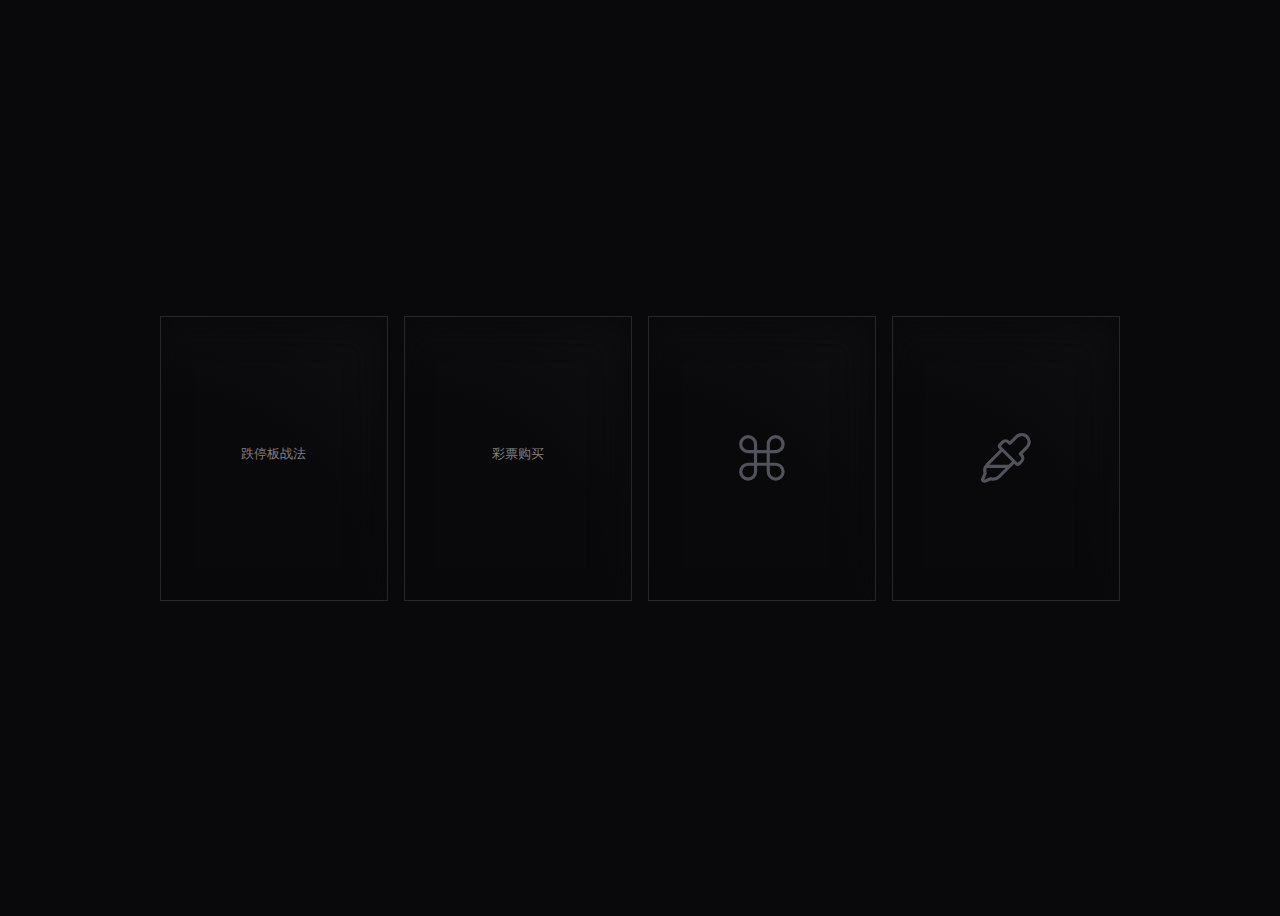
==== commit 022f0f20: "update" ====
--- a/index.html
+++ b/index.html
@@ -4,431 +4,453 @@
 <head>
     <meta charset="UTF-8">
     <meta name="viewport" content="width=device-width, initial-scale=1.0">
-    <title>光平哥哥的工具箱</title>
+    <title>licat home</title>
+    <link rel="shortcut icon" href="favicon.ico" type="image/x-icon">
     <style>
+        :root {
+            --space: 1rem;
+            --bg: #09090b;
+            --fg: #e3e3e3;
+            --surface-1: #101012;
+            --surface-2: #27272a;
+            --surface-3: #52525b;
+            --ease-out: cubic-bezier(0.5, 1, 0.89, 1);
+            --ease-in-out: cubic-bezier(0.45, 0, 0.55, 1);
+        }
+
+        * {
+            box-sizing: border-box;
+        }
+
+        height,
         body {
-            margin: 0;
-            padding: 0;
-            background-image: linear-gradient(to bottom, #00111a, #00334d, #005580);
-            background: url("https://hagall-media.de/cp/forest3.jpg") repeat-x;
-            background-position: center bottom;
-            background-size: cover;
+            height: 100%;
+        }
+
+        body {
+            display: grid;
+            color: var(--fg);
+            background: var(--bg);
+            padding: var(--space);
+            min-height: 100vh;
+        }
+
+        main {
+            display: grid;
+            grid-template-columns: repeat(var(--count, 1), 1fr);
+            gap: var(--space);
+            margin: auto;
+            inline-size: min(var(--max, 15rem), 100%);
+
+            @media (min-width: 25rem) {
+                --count: 2;
+                --max: 30rem;
+            }
+
+            @media (min-width: 45rem) {
+                --count: 4;
+                --max: 60rem;
+            }
+        }
+
+        .card {
+            position: relative;
             overflow: hidden;
-            height: 100vh;
-            width: 100vw;
-            position: relative;
-        }
-
-        canvas {
-            position: absolute;
-            top: 0;
-            left: 0;
-            width: 100%;
-            height: 100%;
-        }
-
-        #snow-canvas-1 {
-            z-index: 6;
-        }
-
-        #snow-canvas-2 {
-            z-index: 5;
-        }
-
-        #snow-canvas-3 {
-            z-index: 4;
-        }
-
-        #snow-canvas-4 {
-            z-index: 3;
-        }
-
-        #snow-canvas-5 {
-            z-index: 2;
-        }
-
-        #snow-canvas-6 {
-            z-index: 1;
-        }
-
-        .clouds-bg {
-            width: 100vw;
-            height: 100vh;
-            z-index: 1;
-            background: url("https://hagall-media.de/cp/clouds.png") repeat-x;
-            background-size: cover;
-            animation: moveClouds 200s linear infinite;
-            backdrop-filter: saturate(200%);
-            mix-blend-mode: plus-lighter;
-        }
-
-        @keyframes moveClouds {
-            0% {
-                background-position: 0 0;
-            }
-
-            100% {
-                background-position: -2000px 0;
+            display: grid;
+            grid-template-areas: "card";
+            place-items: center;
+            aspect-ratio: 4/5;
+            border: 1px solid var(--surface-2);
+            isolation: isolate;
+            transition: border-color 200ms var(--ease-out);
+            user-select: none;
+
+            &::before {
+                content: "";
+                position: absolute;
+                inset: 0;
+                background: radial-gradient(circle at bottom left,
+                        transparent 55%,
+                        var(--surface-1));
+                pointer-events: none;
+                box-shadow: var(--bg) -0.5cqi 0.5cqi 2.5cqi inset;
+                transition: opacity 900ms var(--ease-out);
+            }
+
+            &::after {
+                content: "";
+                position: absolute;
+                inset: 0;
+                margin: auto;
+                aspect-ratio: 1;
+                background: radial-gradient(circle, var(--bg), transparent 65%);
+                opacity: 0;
+                transition: opacity 800ms var(--ease-out);
+            }
+
+            >* {
+                grid-area: card;
+            }
+
+            svg {
+                position: relative;
+                z-index: 1;
+                width: 30%;
+                height: auto;
+                color: var(--surface-3);
+                transition: 300ms var(--ease-out);
+                transition-property: color, scale;
+            }
+
+            button {
+                opacity: 0;
+            }
+
+            &:focus-within {
+                outline: 5px auto Highlight;
+                outline: 5px auto -webkit-focus-ring-color;
+            }
+
+            &:where(:hover, :focus-within) {
+                border-color: var(--active-color, var(--fg));
+                transition: border-color 800ms var(--ease-in-out);
+            }
+
+            &:where(:hover, :focus-within) svg {
+                color: var(--active-color, var(--fg));
+                scale: 1.1;
+                transition: 300ms var(--ease-in-out);
+            }
+
+            &:where(:hover, :focus-within)::before {
+                opacity: 0;
+            }
+
+            &:where(:hover, :focus-within)::after {
+                opacity: 1;
             }
         }
     </style>
 </head>
 
 <body>
-    <div class="clouds-bg"></div>
-    <canvas id="snow-canvas-1"></canvas>
-    <canvas id="snow-canvas-2"></canvas>
-    <canvas id="snow-canvas-3"></canvas>
-    <canvas id="snow-canvas-4"></canvas>
-    <canvas id="snow-canvas-5"></canvas>
-    <canvas id="snow-canvas-6"></canvas>
+    <main>
+        <div class="card">
+            <pixel-canvas></pixel-canvas>
+            <svg xmlns="http://www.w3.org/2000/svg" width="32" height="32" fill="currentcolor" viewBox="0 0 256 256">
+                <a xlink:href="/buy-floor" target="_blank">
+                <text x="128" y="128" fill="gray" text-anchor="middle" font-size="50">跌停板战法</text>
+                </a>
+            </svg>
+            <button>Layout</buton>
+        </div>
+
+        <div class="card" style="--active-color: #e0f2fe">
+            <pixel-canvas data-gap="10" data-speed="25" data-colors="#e0f2fe, #7dd3fc, #0ea5e9"></pixel-canvas>
+            <svg xmlns="http://www.w3.org/2000/svg" width="32" height="32" fill="currentcolor" viewBox="0 0 256 256">
+                <a xlink:href="/lottery-calculate/index.html" target="_blank">
+                <text x="128" y="128" fill="gray" text-anchor="middle" font-size="50">彩票购买</text>
+            </a>
+            </svg>
+            <button>Code</buton>
+        </div>
+
+        <div class="card" style="--active-color: #fef08a">
+            <pixel-canvas data-gap="3" data-speed="20" data-colors="#fef08a, #fde047, #eab308"></pixel-canvas>
+            <svg xmlns="http://www.w3.org/2000/svg" width="32" height="32" fill="currentcolor" viewBox="0 0 256 256">
+                <path
+                    d="M180,146H158V110h22a34,34,0,1,0-34-34V98H110V76a34,34,0,1,0-34,34H98v36H76a34,34,0,1,0,34,34V158h36v22a34,34,0,1,0,34-34ZM158,76a22,22,0,1,1,22,22H158ZM54,76a22,22,0,0,1,44,0V98H76A22,22,0,0,1,54,76ZM98,180a22,22,0,1,1-22-22H98Zm12-70h36v36H110Zm70,92a22,22,0,0,1-22-22V158h22a22,22,0,0,1,0,44Z">
+                </path>
+            </svg>
+            <button>Command</buton>
+        </div>
+
+        <div class="card" style="--active-color: #fecdd3">
+            <pixel-canvas data-gap="6" data-speed="80" data-colors="#fecdd3, #fda4af, #e11d48"
+                data-no-focus></pixel-canvas>
+            <svg xmlns="http://www.w3.org/2000/svg" width="32" height="32" fill="currentcolor" viewBox="0 0 256 256">
+                <path
+                    d="M222,67.34a33.81,33.81,0,0,0-10.64-24.25C198.12,30.56,176.68,31,163.54,44.18L142.82,65l-.63-.63a22,22,0,0,0-31.11,0l-9,9a14,14,0,0,0,0,19.81l3.47,3.47L53.14,149.1a37.81,37.81,0,0,0-9.84,36.73l-8.31,19a11.68,11.68,0,0,0,2.46,13A13.91,13.91,0,0,0,47.32,222,14.15,14.15,0,0,0,53,220.82L71,212.92a37.92,37.92,0,0,0,35.84-10.07l52.44-52.46,3.47,3.48a14,14,0,0,0,19.8,0l9-9a22.06,22.06,0,0,0,0-31.13l-.66-.65L212,91.85A33.76,33.76,0,0,0,222,67.34Zm-123.61,127a26,26,0,0,1-26,6.47,6,6,0,0,0-4.17.24l-20,8.75a2,2,0,0,1-2.09-.31l9.12-20.9a5.94,5.94,0,0,0,.19-4.31A25.91,25.91,0,0,1,56,166h70.78ZM138.78,154H65.24l48.83-48.84,36.76,36.78Zm64.77-70.59L178.17,108.9a6,6,0,0,0,0,8.47l4.88,4.89a10,10,0,0,1,0,14.15l-9,9a2,2,0,0,1-2.82,0l-60.69-60.7a2,2,0,0,1,0-2.83l9-9a10,10,0,0,1,14.14,0l4.89,4.89a6,6,0,0,0,4.24,1.75h0a6,6,0,0,0,4.25-1.77L172,52.66c8.57-8.58,22.51-9,31.07-.85a22,22,0,0,1,.44,31.57Z">
+                </path>
+            </svg>
+            <button>Dropper</buton>
+        </div>
+    </main>
     <script>
-        const TOTAL_NUM_FLAKES = 300;
-        const SNOW_SYMBOLS = ["•", "❅", "❆", "❄"];
-
-        const LAYERS = [
-            {
-                layer: 1,
-                sizeMin: 24,
-                sizeMax: 40,
-                speedFactor: 0.12,
-                swayAmpMin: 10,
-                swayAmpMax: 30,
-                opacity: 1,
-                blur: 0,
-                colorVariationMin: 255,
-                colorVariationMax: 255,
-                symbols: ["•"],
-                zIndex: 6
-            },
-            {
-                layer: 2,
-                sizeMin: 20,
-                sizeMax: 28,
-                speedFactor: 0.09,
-                swayAmpMin: 10,
-                swayAmpMax: 25,
-                opacity: 0.85,
-                blur: 2,
-                colorVariationMin: 255,
-                colorVariationMax: 255,
-                symbols: ["•"],
-                zIndex: 5
-            },
-            {
-                layer: 3,
-                sizeMin: 16,
-                sizeMax: 24,
-                speedFactor: 0.07,
-                swayAmpMin: 10,
-                swayAmpMax: 20,
-                opacity: 0.75,
-                blur: 4,
-                colorVariationMin: 255,
-                colorVariationMax: 255,
-                symbols: ["•"],
-                zIndex: 4
-            },
-            {
-                layer: 4,
-                sizeMin: 12,
-                sizeMax: 18,
-                speedFactor: 0.05,
-                swayAmpMin: 10,
-                swayAmpMax: 20,
-                opacity: 0.65,
-                blur: 5,
-                colorVariationMin: 220,
-                colorVariationMax: 229,
-                symbols: ["•"],
-                zIndex: 3
-            },
-            {
-                layer: 5,
-                sizeMin: 10,
-                sizeMax: 14,
-                speedFactor: 0.03,
-                swayAmpMin: 10,
-                swayAmpMax: 20,
-                opacity: 0.55,
-                blur: 7,
-                colorVariationMin: 210,
-                colorVariationMax: 219,
-                symbols: ["•"],
-                zIndex: 2
-            },
-            {
-                layer: 6,
-                sizeMin: 8,
-                sizeMax: 12,
-                speedFactor: 0.01,
-                swayAmpMin: 10,
-                swayAmpMax: 20,
-                opacity: 0.4,
-                blur: 30,
-                colorVariationMin: 200,
-                colorVariationMax: 209,
-                symbols: ["•"],
-                zIndex: 1
-            }
-        ];
-
-        class SnowLayer {
-            constructor(canvasId, layerProps) {
-                this.canvas = document.getElementById(canvasId);
+        class Pixel {
+            constructor(canvas, context, x, y, color, speed, delay) {
+                this.width = canvas.width;
+                this.height = canvas.height;
+                this.ctx = context;
+                this.x = x;
+                this.y = y;
+                this.color = color;
+                this.speed = this.getRandomValue(0.1, 0.9) * speed;
+                this.size = 0;
+                this.sizeStep = Math.random() * 0.4;
+                this.minSize = 0.5;
+                this.maxSizeInteger = 2;
+                this.maxSize = this.getRandomValue(this.minSize, this.maxSizeInteger);
+                this.delay = delay;
+                this.counter = 0;
+                this.counterStep = Math.random() * 4 + (this.width + this.height) * 0.01;
+                this.isIdle = false;
+                this.isReverse = false;
+                this.isShimmer = false;
+            }
+
+            getRandomValue(min, max) {
+                return Math.random() * (max - min) + min;
+            }
+
+            draw() {
+                const centerOffset = this.maxSizeInteger * 0.5 - this.size * 0.5;
+
+                this.ctx.fillStyle = this.color;
+                this.ctx.fillRect(
+                    this.x + centerOffset,
+                    this.y + centerOffset,
+                    this.size,
+                    this.size
+                );
+            }
+
+            appear() {
+                this.isIdle = false;
+
+                if (this.counter <= this.delay) {
+                    this.counter += this.counterStep;
+                    return;
+                }
+
+                if (this.size >= this.maxSize) {
+                    this.isShimmer = true;
+                }
+
+                if (this.isShimmer) {
+                    this.shimmer();
+                } else {
+                    this.size += this.sizeStep;
+                }
+
+                this.draw();
+            }
+
+            disappear() {
+                this.isShimmer = false;
+                this.counter = 0;
+
+                if (this.size <= 0) {
+                    this.isIdle = true;
+                    return;
+                } else {
+                    this.size -= 0.1;
+                }
+
+                this.draw();
+            }
+
+            shimmer() {
+                if (this.size >= this.maxSize) {
+                    this.isReverse = true;
+                } else if (this.size <= this.minSize) {
+                    this.isReverse = false;
+                }
+
+                if (this.isReverse) {
+                    this.size -= this.speed;
+                } else {
+                    this.size += this.speed;
+                }
+            }
+        }
+
+        class PixelCanvas extends HTMLElement {
+            static register(tag = "pixel-canvas") {
+                if ("customElements" in window) {
+                    customElements.define(tag, this);
+                }
+            }
+
+            static css = `
+              :host {
+                display: grid;
+                inline-size: 100%;
+                block-size: 100%;
+                overflow: hidden;
+              }
+            `;
+
+            get colors() {
+                return this.dataset.colors?.split(",") || ["#f8fafc", "#f1f5f9", "#cbd5e1"];
+            }
+
+            get gap() {
+                const value = this.dataset.gap || 5;
+                const min = 4;
+                const max = 50;
+
+                if (value <= min) {
+                    return min;
+                } else if (value >= max) {
+                    return max;
+                } else {
+                    return parseInt(value);
+                }
+            }
+
+            get speed() {
+                const value = this.dataset.speed || 35;
+                const min = 0;
+                const max = 100;
+                const throttle = 0.001;
+
+                if (value <= min || this.reducedMotion) {
+                    return min;
+                } else if (value >= max) {
+                    return max * throttle;
+                } else {
+                    return parseInt(value) * throttle;
+                }
+            }
+
+            get noFocus() {
+                return this.hasAttribute("data-no-focus");
+            }
+
+            connectedCallback() {
+                const canvas = document.createElement("canvas");
+                const sheet = new CSSStyleSheet();
+
+                this._parent = this.parentNode;
+                this.shadowroot = this.attachShadow({ mode: "open" });
+
+                sheet.replaceSync(PixelCanvas.css);
+
+                this.shadowroot.adoptedStyleSheets = [sheet];
+                this.shadowroot.append(canvas);
+                this.canvas = this.shadowroot.querySelector("canvas");
                 this.ctx = this.canvas.getContext("2d");
-                this.layerProps = layerProps;
-                this.width = window.innerWidth;
-                this.height = window.innerHeight;
-                this.canvas.width = this.width * window.devicePixelRatio;
-                this.canvas.height = this.height * window.devicePixelRatio;
-                this.ctx.scale(window.devicePixelRatio, window.devicePixelRatio);
-                this.snowflakes = [];
-                this.snowPileHeights = [];
-                this.SEGMENT_WIDTH = 5;
-                this.NUM_SEGMENTS = Math.ceil(this.width / this.SEGMENT_WIDTH);
-                this.initializeSnowPiles();
-                this.createSnowflakes(Math.floor(TOTAL_NUM_FLAKES / LAYERS.length));
-            }
-
-            initializeSnowPiles() {
-                this.snowPileHeights = [];
-                this.NUM_SEGMENTS = Math.ceil(this.width / this.SEGMENT_WIDTH);
-                for (let j = 0; j < this.NUM_SEGMENTS; j++) {
-                    if (j === 0) {
-                        this.snowPileHeights[j] = this.height - 30 + (Math.random() * 10 - 5);
-                    } else {
-                        const previousHeight = this.snowPileHeights[j - 1];
-                        let delta = Math.random() * 10 - 5;
-                        let newHeight = previousHeight + delta;
-
-                        const maxHeight = this.height - 10;
-                        const minHeight = this.height - 100;
-                        if (newHeight > maxHeight) {
-                            newHeight = maxHeight;
-                        } else if (newHeight < minHeight) {
-                            newHeight = minHeight;
-                        }
-
-                        this.snowPileHeights[j] = newHeight;
+                this.timeInterval = 1000 / 60;
+                this.timePrevious = performance.now();
+                this.reducedMotion = window.matchMedia(
+                    "(prefers-reduced-motion: reduce)"
+                ).matches;
+
+                this.init();
+                this.resizeObserver = new ResizeObserver(() => this.init());
+                this.resizeObserver.observe(this);
+
+                this._parent.addEventListener("mouseenter", this);
+                this._parent.addEventListener("mouseleave", this);
+
+                if (!this.noFocus) {
+                    this._parent.addEventListener("focusin", this);
+                    this._parent.addEventListener("focusout", this);
+                }
+            }
+
+            disconnectedCallback() {
+                this.resizeObserver.disconnect();
+                this._parent.removeEventListener("mouseenter", this);
+                this._parent.removeEventListener("mouseleave", this);
+
+                if (!this.noFocus) {
+                    this._parent.removeEventListener("focusin", this);
+                    this._parent.removeEventListener("focusout", this);
+                }
+
+                delete this._parent;
+            }
+
+            handleEvent(event) {
+                this[`on${event.type}`](event);
+            }
+
+            onmouseenter() {
+                this.handleAnimation("appear");
+            }
+
+            onmouseleave() {
+                this.handleAnimation("disappear");
+            }
+
+            onfocusin(e) {
+                if (e.currentTarget.contains(e.relatedTarget)) return;
+                this.handleAnimation("appear");
+            }
+
+            onfocusout(e) {
+                if (e.currentTarget.contains(e.relatedTarget)) return;
+                this.handleAnimation("disappear");
+            }
+
+            handleAnimation(name) {
+                cancelAnimationFrame(this.animation);
+                this.animation = this.animate(name);
+            }
+
+            init() {
+                const rect = this.getBoundingClientRect();
+                const width = Math.floor(rect.width);
+                const height = Math.floor(rect.height);
+
+                this.pixels = [];
+                this.canvas.width = width;
+                this.canvas.height = height;
+                this.canvas.style.width = `${width}px`;
+                this.canvas.style.height = `${height}px`;
+                this.createPixels();
+            }
+
+            getDistanceToCanvasCenter(x, y) {
+                const dx = x - this.canvas.width / 2;
+                const dy = y - this.canvas.height / 2;
+                const distance = Math.sqrt(dx * dx + dy * dy);
+
+                return distance;
+            }
+
+            createPixels() {
+                for (let x = 0; x < this.canvas.width; x += this.gap) {
+                    for (let y = 0; y < this.canvas.height; y += this.gap) {
+                        const color = this.colors[
+                            Math.floor(Math.random() * this.colors.length)
+                        ];
+                        const delay = this.reducedMotion
+                            ? 0
+                            : this.getDistanceToCanvasCenter(x, y);
+
+                        this.pixels.push(
+                            new Pixel(this.canvas, this.ctx, x, y, color, this.speed, delay)
+                        );
                     }
                 }
-                this.smoothSnowPile(2);
-            }
-
-            smoothSnowPile(iterations = 1) {
-                for (let iter = 0; iter < iterations; iter++) {
-                    const temp = [...this.snowPileHeights];
-                    for (let i = 1; i < this.NUM_SEGMENTS - 1; i++) {
-                        temp[i] =
-                            (this.snowPileHeights[i - 1] +
-                                this.snowPileHeights[i] +
-                                this.snowPileHeights[i + 1]) /
-                            3;
-                    }
-                    this.snowPileHeights = temp;
-                }
-            }
-
-            createSnowflakes(numFlakes) {
-                for (let i = 0; i < numFlakes; i++) {
-                    this.snowflakes.push(this.createSnowflake());
-                }
-            }
-
-            createSnowflake() {
-                const symbol = this.layerProps.symbols[
-                    Math.floor(Math.random() * this.layerProps.symbols.length)
-                ];
-                const layerProps = this.layerProps;
-
-                const size =
-                    Math.random() * (layerProps.sizeMax - layerProps.sizeMin) +
-                    layerProps.sizeMin;
-                const fallSpeed = size * layerProps.speedFactor + Math.random() * 0.5;
-                const swayAmplitude =
-                    Math.random() * (layerProps.swayAmpMax - layerProps.swayAmpMin) +
-                    layerProps.swayAmpMin;
-                const swaySpeed = Math.random() * 0.02 + 0.01;
-
-                const rotation = Math.random() * Math.PI * 2;
-                const rotationSpeed = Math.random() * 0.02 - 0.01;
-
-                const colorVariation =
-                    Math.floor(
-                        Math.random() *
-                        (layerProps.colorVariationMax - layerProps.colorVariationMin + 1)
-                    ) + layerProps.colorVariationMin;
-                const color = `rgba(${colorVariation}, ${colorVariation}, ${colorVariation}, ${layerProps.opacity})`;
-
-                return {
-                    x: Math.random() * this.width,
-                    y: Math.random() * -this.height,
-                    size: size,
-                    symbol: symbol,
-                    fallSpeed: fallSpeed,
-                    swayAmplitude: swayAmplitude,
-                    swaySpeed: swaySpeed,
-                    swayOffset: Math.random() * Math.PI * 2,
-                    opacity: layerProps.opacity,
-                    blur: layerProps.blur,
-                    color: color,
-                    rotation: rotation,
-                    rotationSpeed: rotationSpeed
-                };
-            }
-
-            drawSnowPile() {
-                this.ctx.beginPath();
-                this.ctx.moveTo(0, this.snowPileHeights[0]);
-
-                for (let i = 1; i < this.NUM_SEGMENTS; i++) {
-                    this.ctx.lineTo(i * this.SEGMENT_WIDTH, this.snowPileHeights[i]);
-                }
-
-                this.ctx.lineTo(this.width, this.snowPileHeights[this.NUM_SEGMENTS - 1]);
-                this.ctx.lineTo(this.width, this.height);
-                this.ctx.lineTo(0, this.height);
-                this.ctx.closePath();
-
-                this.ctx.fillStyle = `rgba(255, 255, 255, ${this.layerProps.opacity})`;
-                this.ctx.fill();
-            }
-
-            getSnowPileHeight(x) {
-                const index = Math.floor(x / this.SEGMENT_WIDTH);
-                if (index < 0 || index >= this.NUM_SEGMENTS) {
-                    return this.height;
-                }
-                return this.snowPileHeights[index];
-            }
-
-            addToSnowPile(x, size) {
-                const index = Math.floor(x / this.SEGMENT_WIDTH);
-                if (index < 0 || index >= this.NUM_SEGMENTS) return;
-
-                this.snowPileHeights[index] -= size * 0.5;
-
-                const spread = 2;
-                for (let i = 1; i <= spread; i++) {
-                    if (index - i >= 0) {
-                        this.snowPileHeights[index - i] -= size * 0.05;
-                    }
-                    if (index + i < this.NUM_SEGMENTS) {
-                        this.snowPileHeights[index + i] -= size * 0.05;
-                    }
-                }
-
-                for (let i = -spread; i <= spread; i++) {
-                    const currentIndex = index + i;
-                    if (currentIndex >= 0 && currentIndex < this.NUM_SEGMENTS) {
-                        if (this.snowPileHeights[currentIndex] < this.height - 100) {
-                            this.snowPileHeights[currentIndex] = this.height - 100;
-                        }
-                    }
-                }
-
-                this.smoothSnowPile(1);
-            }
-
-            animate(wind) {
-                this.ctx.clearRect(0, 0, this.width, this.height);
-
-                this.drawSnowPile();
-
-                for (let flake of this.snowflakes) {
-                    const swayX = Math.sin(flake.swayOffset) * flake.swayAmplitude;
-
-                    const windEffect = wind.speed * wind.direction;
-
-                    flake.rotation += flake.rotationSpeed;
-
-                    this.ctx.save();
-
-                    this.ctx.translate(flake.x + swayX + windEffect, flake.y);
-
-                    this.ctx.rotate(flake.rotation);
-
-                    this.ctx.font = `${flake.size}px sans-serif`;
-                    this.ctx.fillStyle = flake.color;
-
-                    this.ctx.shadowBlur = flake.blur;
-                    this.ctx.shadowColor = flake.color;
-
-                    this.ctx.fillText(flake.symbol, 0, 0);
-
-                    this.ctx.restore();
-
-                    flake.y += flake.fallSpeed;
-                    flake.x += windEffect * 0.5;
-                    flake.swayOffset += flake.swaySpeed;
-
-                    if (
-                        flake.y >=
-                        this.getSnowPileHeight(flake.x + swayX + windEffect) - flake.size / 2
-                    ) {
-                        this.addToSnowPile(flake.x + swayX + windEffect, flake.size);
-                        Object.assign(flake, this.createSnowflake());
-                        flake.y = Math.random() * -this.height;
-                        flake.x = Math.random() * this.width;
-                        flake.swayOffset = Math.random() * Math.PI * 2;
-                    }
-
-                    if (flake.x > this.width + 50) {
-                        flake.x = -50;
-                    } else if (flake.x < -50) {
-                        flake.x = this.width + 50;
-                    }
-
-                    if (flake.y > this.height + 50) {
-                        flake.y = Math.random() * -this.height;
-                        flake.x = Math.random() * this.width;
-                        flake.swayOffset = Math.random() * Math.PI * 2;
-                    }
-                }
-            }
-
-            resize() {
-                this.width = window.innerWidth;
-                this.height = window.innerHeight;
-                this.canvas.width = this.width * window.devicePixelRatio;
-                this.canvas.height = this.height * window.devicePixelRatio;
-                this.ctx.scale(window.devicePixelRatio, window.devicePixelRatio);
-                this.NUM_SEGMENTS = Math.ceil(this.width / this.SEGMENT_WIDTH);
-                this.initializeSnowPiles();
-                this.snowflakes = [];
-                this.createSnowflakes(Math.floor(TOTAL_NUM_FLAKES / LAYERS.length));
-            }
-        }
-
-        let wind = {
-            direction: Math.random() < 0.5 ? -1 : 1,
-            speed: Math.random() * 0.5 + 0.1
-        };
-
-        setInterval(() => {
-            wind.direction = Math.random() < 0.5 ? -1 : 1;
-            wind.speed = Math.random() * 0.5 + 0.1;
-        }, 5000);
-
-        const snowLayers = LAYERS.map(
-            (layer) => new SnowLayer(`snow-canvas-${layer.layer}`, layer)
-        );
-
-        window.addEventListener("resize", () => {
-            for (let layer of snowLayers) {
-                layer.resize();
-            }
-        });
-
-        function animate() {
-            for (let layer of snowLayers) {
-                layer.animate(wind);
-            }
-            requestAnimationFrame(animate);
-        }
-
-        animate();
+            }
+
+            animate(fnName) {
+                this.animation = requestAnimationFrame(() => this.animate(fnName));
+
+                const timeNow = performance.now();
+                const timePassed = timeNow - this.timePrevious;
+
+                if (timePassed < this.timeInterval) return;
+
+                this.timePrevious = timeNow - (timePassed % this.timeInterval);
+
+                this.ctx.clearRect(0, 0, this.canvas.width, this.canvas.height);
+
+                for (let i = 0; i < this.pixels.length; i++) {
+                    this.pixels[i][fnName]();
+                }
+
+                if (this.pixels.every((pixel) => pixel.isIdle)) {
+                    cancelAnimationFrame(this.animation);
+                }
+            }
+        }
+
+        PixelCanvas.register();
 
     </script>
 </body>
